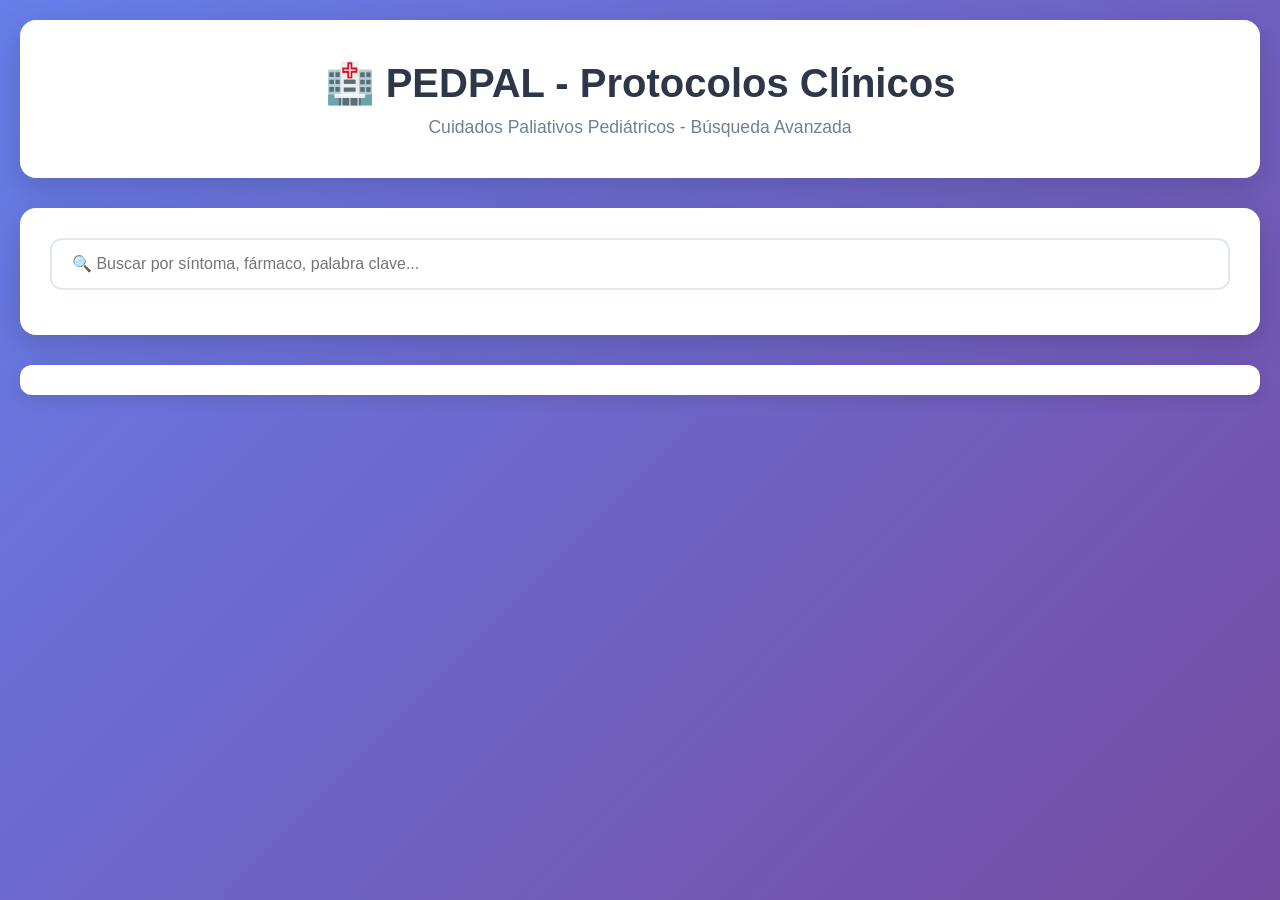
==== index.html @ a71c620e "Add index.html for PEDPAL clinical protocols This commit introduces a new HTML file for the PEDPAL p" ====
<!DOCTYPE html>
<html lang="es">
<head>
    <meta charset="UTF-8">
    <meta name="viewport" content="width=device-width, initial-scale=1.0">
    <title>🏥 PEDPAL - Protocolos Clínicos</title>
    <style>
        * { margin: 0; padding: 0; box-sizing: border-box; }
        body {
            font-family: -apple-system, BlinkMacSystemFont, 'Segoe UI', Roboto, sans-serif;
            background: linear-gradient(135deg, #667eea 0%, #764ba2 100%);
            min-height: 100vh;
            padding: 20px;
        }
        .container { max-width: 1400px; margin: 0 auto; }
        .header {
            background: white;
            border-radius: 16px;
            padding: 40px;
            margin-bottom: 30px;
            box-shadow: 0 10px 30px rgba(0,0,0,0.15);
            text-align: center;
        }
        h1 { font-size: 2.5rem; color: #2d3748; margin-bottom: 10px; }
        .subtitle { color: #718096; font-size: 1.1rem; }
        .search-box {
            background: white;
            border-radius: 16px;
            padding: 30px;
            margin-bottom: 30px;
            box-shadow: 0 10px 30px rgba(0,0,0,0.15);
        }
        .search-input {
            width: 100%;
            padding: 15px 20px;
            font-size: 1rem;
            border: 2px solid #e2e8f0;
            border-radius: 12px;
            margin-bottom: 15px;
        }
        .search-input:focus {
            outline: none;
            border-color: #667eea;
            box-shadow: 0 0 0 3px rgba(102, 126, 234, 0.1);
        }
        .filter-group {
            display: flex;
            gap: 10px;
            flex-wrap: wrap;
        }
        .filter-btn {
            padding: 10px 20px;
            border: 2px solid #e2e8f0;
            border-radius: 8px;
            background: white;
            cursor: pointer;
            transition: all 0.3s;
            font-size: 0.9rem;
        }
        .filter-btn:hover { background: #f7fafc; }
        .filter-btn.active {
            background: #667eea;
            color: white;
            border-color: #667eea;
        }
        .results-info {
            background: white;
            border-radius: 12px;
            padding: 15px 25px;
            margin-bottom: 30px;
            text-align: center;
            font-weight: 600;
            box-shadow: 0 4px 15px rgba(0,0,0,0.1);
        }
        .protocols-grid {
            display: grid;
            grid-template-columns: repeat(auto-fill, minmax(350px, 1fr));
            gap: 25px;
            margin-bottom: 40px;
        }
        .protocol-card {
            background: white;
            border-radius: 16px;
            padding: 25px;
            box-shadow: 0 10px 30px rgba(0,0,0,0.1);
            transition: transform 0.3s, box-shadow 0.3s;
        }
        .protocol-card:hover {
            transform: translateY(-5px);
            box-shadow: 0 15px 40px rgba(0,0,0,0.15);
        }
        .card-header {
            display: flex;
            justify-content: space-between;
            align-items: center;
            margin-bottom: 15px;
        }
        .category-badge {
            background: #667eea;
            color: white;
            padding: 6px 12px;
            border-radius: 20px;
            font-size: 0.85rem;
            font-weight: 600;
        }
        .card-title {
            font-size: 1.2rem;
            color: #2d3748;
            margin-bottom: 15px;
            line-height: 1.4;
        }
        .btn-download {
            display: block;
            width: 100%;
            padding: 12px 20px;
            background: #667eea;
            color: white;
            text-align: center;
            border-radius: 10px;
            text-decoration: none;
            font-weight: 600;
            transition: all 0.3s;
        }
        .btn-download:hover {
            background: #5568d3;
            transform: scale(1.02);
        }
        .no-results {
            text-align: center;
            padding: 60px 20px;
            background: white;
            border-radius: 16px;
            box-shadow: 0 10px 30px rgba(0,0,0,0.1);
        }
        .no-results p {
            font-size: 1.2rem;
            color: #718096;
            margin-bottom: 20px;
        }
        @media (max-width: 768px) {
            h1 { font-size: 1.8rem; }
            .protocols-grid {
                grid-template-columns: 1fr;
            }
        }
    </style>
</head>
<body>
    <div class="container">
        <div class="header">
            <h1>🏥 PEDPAL - Protocolos Clínicos</h1>
            <p class="subtitle">Cuidados Paliativos Pediátricos - Búsqueda Avanzada</p>
        </div>

        <div class="search-box">
            <input 
                type="text" 
                id="searchInput" 
                class="search-input" 
                placeholder="🔍 Buscar por síntoma, fármaco, palabra clave..."
                autocomplete="off"
            >
            <div class="filter-group" id="filterGroup"></div>
        </div>

        <div class="results-info" id="resultsInfo"></div>
        <div class="protocols-grid" id="protocolsGrid"></div>
        <div class="no-results" id="noResults" style="display:none;">
            <p>❌ No se encontraron protocolos</p>
        </div>
    </div>

    <script>
        const protocolos = [
            { id: 1, titulo: "Bases éticas de la toma de decisiones compartidas", categoria: "Ética", url: "https://pedpal.es/wp-content/uploads/2024/12/bases-eticas-de-la-toma-de-decisiones-compartidas.pdf", keywords: ["ética", "decisiones", "comunicación"] },
            { id: 2, titulo: "Crisis disautonómicas", categoria: "Neurológico", url: "https://pedpal.es/wp-content/uploads/2024/12/crisis-disautonomicas.pdf", keywords: ["crisis", "disautonómicas", "neurológico"] },
            { id: 3, titulo: "Cuidados al final de la vida en Neonatología", categoria: "Final de vida", url: "https://pedpal.es/wp-content/uploads/2024/12/cuidados-al-final-de-la-vida-en-neonatologia.pdf", keywords: ["neonatal", "final de vida", "cuidados"] },
            { id: 4, titulo: "Cuidados paliativos neonatales. Fallecimiento paritorio", categoria: "Final de vida", url: "https://pedpal.es/wp-content/uploads/2024/12/cuidados-paliativos-neonatales-fallecimiento-paritorio.pdf", keywords: ["neonatal", "paritorio", "fallecimiento"] },
            { id: 5, titulo: "Disnea y estertores", categoria: "Respiratorio", url: "https://pedpal.es/wp-content/uploads/2024/12/disnea-y-estertores.pdf", keywords: ["disnea", "estertores", "respiratorio"] },
            { id: 6, titulo: "Dispositivos de soporte nutricional", categoria: "Nutrición", url: "https://pedpal.es/wp-content/uploads/2024/12/dispositivos-de-soporte-nutricional.pdf", keywords: ["nutrición", "dispositivos", "soporte"] },
            { id: 7, titulo: "Espasticidad", categoria: "Neurológico", url: "https://pedpal.es/wp-content/uploads/2024/12/espasticidad.pdf", keywords: ["espasticidad", "neurológico", "movimiento"] },
            { id: 8, titulo: "Estreñimiento en el paciente pediátrico", categoria: "Digestivo", url: "https://pedpal.es/wp-content/uploads/2024/12/estrenimiento-en-el-paciente-pediatrico.pdf", keywords: ["estreñimiento", "digestivo", "laxante"] },
            { id: 9, titulo: "Generalidades, clasificación y causas del dolor en CPP", categoria: "Dolor", url: "https://pedpal.es/wp-content/uploads/2024/12/generalidades-clasificacion-y-causas-del-dolor-en-cpp.pdf", keywords: ["dolor", "analgesia", "clasificación"] },
            { id: 10, titulo: "Irritabilidad y agitación", categoria: "Neurológico", url: "https://pedpal.es/wp-content/uploads/2024/12/irritabilidad-y-agitacion.pdf", keywords: ["irritabilidad", "agitación", "sedación"] },
            { id: 11, titulo: "Lesiones por presión", categoria: "Cutáneo", url: "https://pedpal.es/wp-content/uploads/2024/12/lesiones-por-presion.pdf", keywords: ["piel", "lesiones", "presión"] },
            { id: 12, titulo: "Manejo sintomático al final de la vida", categoria: "Final de vida", url: "https://pedpal.es/wp-content/uploads/2024/12/manejo-sintomatico-al-final-de-la-vida.pdf", keywords: ["final de vida", "síntomas", "paliativo"] },
            { id: 13, titulo: "Manejo y cuidados de la traqueostomía en domicilio", categoria: "Respiratorio", url: "https://pedpal.es/wp-content/uploads/2024/12/manejo-y-cuidados-de-la-traqueostomia-en-domicilio.pdf", keywords: ["traqueostomía", "respiratorio", "domicilio"] },
            { id: 14, titulo: "Nutrición enteral domiciliaria", categoria: "Nutrición", url: "https://pedpal.es/wp-content/uploads/2024/12/nutricion-enteral-domiciliaria.pdf", keywords: ["nutrición", "enteral", "gastrostomía"] },
            { id: 15, titulo: "Nutrición parenteral domiciliaria", categoria: "Nutrición", url: "https://pedpal.es/wp-content/uploads/2024/12/nutricion-parenteral-domiciliaria.pdf", keywords: ["nutrición", "parenteral", "vascular"] },
            { id: 16, titulo: "Problemas nutricionales. Malnutrición", categoria: "Nutrición", url: "https://pedpal.es/wp-content/uploads/2024/12/problemas-nutricionales-malnutricion.pdf", keywords: ["malnutrición", "nutrición", "valoración"] },
            { id: 17, titulo: "Problemas oculares", categoria: "Otros", url: "https://pedpal.es/wp-content/uploads/2024/12/problemas-oculares.pdf", keywords: ["ojos", "ocular", "visión"] },
            { id: 18, titulo: "Problemas sistémicos", categoria: "Otros", url: "https://pedpal.es/wp-content/uploads/2024/12/problemas-sistemicos.pdf", keywords: ["sistémico", "general"] },
            { id: 19, titulo: "Prurito", categoria: "Cutáneo", url: "https://pedpal.es/wp-content/uploads/2024/12/prurito.pdf", keywords: ["prurito", "picor", "piel"] },
            { id: 20, titulo: "Reflujo gastroesofágico", categoria: "Digestivo", url: "https://pedpal.es/wp-content/uploads/2024/12/reflujo-gastroesofagico.pdf", keywords: ["reflujo", "digestivo", "gastroesofágico"] },
            { id: 21, titulo: "Sedación paliativa", categoria: "Final de vida", url: "https://pedpal.es/wp-content/uploads/2024/12/sedacion-paliativa.pdf", keywords: ["sedación", "terminal", "midazolam"] },
            { id: 22, titulo: "Seguridad del paciente en CPP en ámbito extrahospitalario", categoria: "Organización", url: "https://pedpal.es/wp-content/uploads/2024/12/seguridad-del-paciente-en-cpp-en-ambito-extrahospitalario.pdf", keywords: ["seguridad", "extrahospitalario", "domicilio"] },
            { id: 23, titulo: "Sialorrea", categoria: "Digestivo", url: "https://pedpal.es/wp-content/uploads/2024/12/sialorrea.pdf", keywords: ["sialorrea", "saliva", "anticolinérgico"] },
            { id: 24, titulo: "Status epiléptico", categoria: "Urgencias", url: "https://pedpal.es/wp-content/uploads/2024/12/status-epileptico.pdf", keywords: ["epilepsia", "convulsiones", "urgencia"]
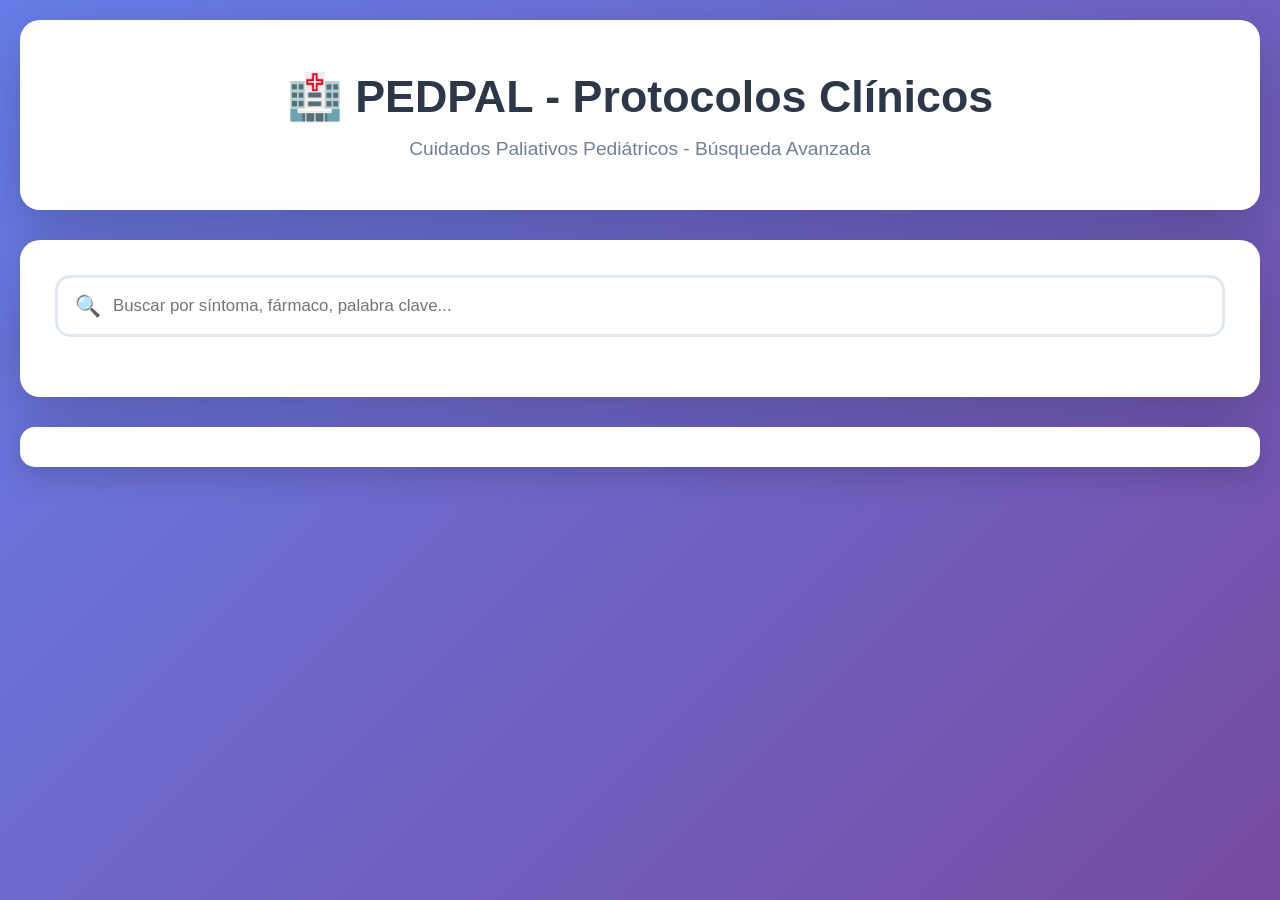
==== commit 2ac1043d: "Add files via upload" ====
--- a/index.html
+++ b/index.html
@@ -4,10 +4,11 @@
     <meta charset="UTF-8">
     <meta name="viewport" content="width=device-width, initial-scale=1.0">
     <title>🏥 PEDPAL - Protocolos Clínicos</title>
+    <meta name="description" content="Biblioteca digital de protocolos clínicos de cuidados paliativos pediátricos con búsqueda avanzada">
     <style>
         * { margin: 0; padding: 0; box-sizing: border-box; }
         body {
-            font-family: -apple-system, BlinkMacSystemFont, 'Segoe UI', Roboto, sans-serif;
+            font-family: -apple-system, BlinkMacSystemFont, 'Segoe UI', Roboto, 'Helvetica Neue', Arial, sans-serif;
             background: linear-gradient(135deg, #667eea 0%, #764ba2 100%);
             min-height: 100vh;
             padding: 20px;
@@ -15,133 +16,174 @@
         .container { max-width: 1400px; margin: 0 auto; }
         .header {
             background: white;
-            border-radius: 16px;
-            padding: 40px;
+            border-radius: 20px;
+            padding: 50px 30px;
             margin-bottom: 30px;
-            box-shadow: 0 10px 30px rgba(0,0,0,0.15);
+            box-shadow: 0 20px 60px rgba(0,0,0,0.2);
             text-align: center;
         }
-        h1 { font-size: 2.5rem; color: #2d3748; margin-bottom: 10px; }
-        .subtitle { color: #718096; font-size: 1.1rem; }
-        .search-box {
-            background: white;
-            border-radius: 16px;
-            padding: 30px;
+        h1 { font-size: 2.8rem; color: #2d3748; margin-bottom: 15px; font-weight: 800; }
+        .subtitle { color: #718096; font-size: 1.2rem; font-weight: 500; }
+        .search-container {
+            background: white;
+            border-radius: 20px;
+            padding: 35px;
             margin-bottom: 30px;
-            box-shadow: 0 10px 30px rgba(0,0,0,0.15);
-        }
-        .search-input {
+            box-shadow: 0 20px 60px rgba(0,0,0,0.2);
+        }
+        .search-box { position: relative; margin-bottom: 25px; }
+        .search-icon {
+            position: absolute;
+            left: 20px;
+            top: 50%;
+            transform: translateY(-50%);
+            font-size: 1.3rem;
+            color: #718096;
+        }
+        #searchInput {
             width: 100%;
-            padding: 15px 20px;
-            font-size: 1rem;
-            border: 2px solid #e2e8f0;
-            border-radius: 12px;
-            margin-bottom: 15px;
-        }
-        .search-input:focus {
+            padding: 18px 20px 18px 55px;
+            font-size: 1.05rem;
+            border: 3px solid #e2e8f0;
+            border-radius: 15px;
+            transition: all 0.3s ease;
+            font-family: inherit;
+        }
+        #searchInput:focus {
             outline: none;
             border-color: #667eea;
-            box-shadow: 0 0 0 3px rgba(102, 126, 234, 0.1);
+            box-shadow: 0 0 0 4px rgba(102, 126, 234, 0.1);
         }
         .filter-group {
             display: flex;
-            gap: 10px;
+            gap: 12px;
             flex-wrap: wrap;
+            margin-top: 20px;
         }
         .filter-btn {
-            padding: 10px 20px;
+            padding: 12px 24px;
             border: 2px solid #e2e8f0;
-            border-radius: 8px;
+            border-radius: 25px;
             background: white;
             cursor: pointer;
-            transition: all 0.3s;
-            font-size: 0.9rem;
-        }
-        .filter-btn:hover { background: #f7fafc; }
+            transition: all 0.3s ease;
+            font-size: 0.95rem;
+            font-weight: 600;
+            color: #4a5568;
+        }
+        .filter-btn:hover { background: #f7fafc; transform: translateY(-2px); }
         .filter-btn.active {
             background: #667eea;
             color: white;
             border-color: #667eea;
-        }
-        .results-info {
-            background: white;
-            border-radius: 12px;
-            padding: 15px 25px;
+            box-shadow: 0 4px 15px rgba(102, 126, 234, 0.3);
+        }
+        .stats {
+            background: white;
+            border-radius: 15px;
+            padding: 20px 30px;
             margin-bottom: 30px;
             text-align: center;
-            font-weight: 600;
-            box-shadow: 0 4px 15px rgba(0,0,0,0.1);
+            font-weight: 700;
+            font-size: 1.1rem;
+            color: #2d3748;
+            box-shadow: 0 10px 30px rgba(0,0,0,0.15);
         }
         .protocols-grid {
             display: grid;
-            grid-template-columns: repeat(auto-fill, minmax(350px, 1fr));
-            gap: 25px;
-            margin-bottom: 40px;
+            grid-template-columns: repeat(auto-fill, minmax(380px, 1fr));
+            gap: 30px;
+            margin-bottom: 50px;
         }
         .protocol-card {
             background: white;
-            border-radius: 16px;
-            padding: 25px;
-            box-shadow: 0 10px 30px rgba(0,0,0,0.1);
-            transition: transform 0.3s, box-shadow 0.3s;
+            border-radius: 20px;
+            padding: 30px;
+            box-shadow: 0 10px 40px rgba(0,0,0,0.15);
+            transition: all 0.4s cubic-bezier(0.175, 0.885, 0.32, 1.275);
+            border: 2px solid transparent;
         }
         .protocol-card:hover {
-            transform: translateY(-5px);
-            box-shadow: 0 15px 40px rgba(0,0,0,0.15);
+            transform: translateY(-8px) scale(1.02);
+            box-shadow: 0 20px 60px rgba(0,0,0,0.25);
+            border-color: #667eea;
         }
         .card-header {
             display: flex;
             justify-content: space-between;
             align-items: center;
-            margin-bottom: 15px;
+            margin-bottom: 18px;
+            gap: 10px;
         }
         .category-badge {
-            background: #667eea;
+            background: linear-gradient(135deg, #667eea 0%, #764ba2 100%);
             color: white;
-            padding: 6px 12px;
+            padding: 8px 16px;
             border-radius: 20px;
             font-size: 0.85rem;
+            font-weight: 700;
+            text-transform: uppercase;
+            letter-spacing: 0.5px;
+            flex-shrink: 0;
+        }
+        .card-title {
+            font-size: 1.25rem;
+            color: #2d3748;
+            margin-bottom: 20px;
+            line-height: 1.5;
+            font-weight: 700;
+            min-height: 60px;
+        }
+        .keywords {
+            display: flex;
+            flex-wrap: wrap;
+            gap: 8px;
+            margin-bottom: 20px;
+            min-height: 40px;
+        }
+        .keyword-tag {
+            background: #edf2f7;
+            color: #4a5568;
+            padding: 6px 14px;
+            border-radius: 12px;
+            font-size: 0.8rem;
             font-weight: 600;
-        }
-        .card-title {
-            font-size: 1.2rem;
-            color: #2d3748;
-            margin-bottom: 15px;
-            line-height: 1.4;
         }
         .btn-download {
             display: block;
             width: 100%;
-            padding: 12px 20px;
-            background: #667eea;
+            padding: 16px 24px;
+            background: linear-gradient(135deg, #667eea 0%, #764ba2 100%);
             color: white;
             text-align: center;
-            border-radius: 10px;
+            border-radius: 12px;
             text-decoration: none;
-            font-weight: 600;
-            transition: all 0.3s;
+            font-weight: 700;
+            font-size: 1rem;
+            transition: all 0.3s ease;
+            box-shadow: 0 4px 15px rgba(102, 126, 234, 0.3);
         }
         .btn-download:hover {
-            background: #5568d3;
-            transform: scale(1.02);
+            transform: translateY(-2px);
+            box-shadow: 0 8px 25px rgba(102, 126, 234, 0.4);
         }
         .no-results {
             text-align: center;
-            padding: 60px 20px;
-            background: white;
-            border-radius: 16px;
-            box-shadow: 0 10px 30px rgba(0,0,0,0.1);
+            padding: 80px 30px;
+            background: white;
+            border-radius: 20px;
+            box-shadow: 0 10px 40px rgba(0,0,0,0.15);
         }
         .no-results p {
-            font-size: 1.2rem;
+            font-size: 1.4rem;
             color: #718096;
-            margin-bottom: 20px;
+            margin-bottom: 25px;
+            font-weight: 600;
         }
         @media (max-width: 768px) {
-            h1 { font-size: 1.8rem; }
-            .protocols-grid {
-                grid-template-columns: 1fr;
-            }
+            h1 { font-size: 2rem; }
+            .protocols-grid { grid-template-columns: 1fr; }
+            .filter-btn { font-size: 0.85rem; padding: 10px 18px; }
         }
     </style>
 </head>
@@ -152,18 +194,20 @@
             <p class="subtitle">Cuidados Paliativos Pediátricos - Búsqueda Avanzada</p>
         </div>
 
-        <div class="search-box">
-            <input 
-                type="text" 
-                id="searchInput" 
-                class="search-input" 
-                placeholder="🔍 Buscar por síntoma, fármaco, palabra clave..."
-                autocomplete="off"
-            >
+        <div class="search-container">
+            <div class="search-box">
+                <span class="search-icon">🔍</span>
+                <input 
+                    type="text" 
+                    id="searchInput" 
+                    placeholder="Buscar por síntoma, fármaco, palabra clave..."
+                    autocomplete="off"
+                >
+            </div>
             <div class="filter-group" id="filterGroup"></div>
         </div>
 
-        <div class="results-info" id="resultsInfo"></div>
+        <div class="stats" id="stats"></div>
         <div class="protocols-grid" id="protocolsGrid"></div>
         <div class="no-results" id="noResults" style="display:none;">
             <p>❌ No se encontraron protocolos</p>
@@ -171,28 +215,133 @@
     </div>
 
     <script>
-        const protocolos = [
-            { id: 1, titulo: "Bases éticas de la toma de decisiones compartidas", categoria: "Ética", url: "https://pedpal.es/wp-content/uploads/2024/12/bases-eticas-de-la-toma-de-decisiones-compartidas.pdf", keywords: ["ética", "decisiones", "comunicación"] },
-            { id: 2, titulo: "Crisis disautonómicas", categoria: "Neurológico", url: "https://pedpal.es/wp-content/uploads/2024/12/crisis-disautonomicas.pdf", keywords: ["crisis", "disautonómicas", "neurológico"] },
-            { id: 3, titulo: "Cuidados al final de la vida en Neonatología", categoria: "Final de vida", url: "https://pedpal.es/wp-content/uploads/2024/12/cuidados-al-final-de-la-vida-en-neonatologia.pdf", keywords: ["neonatal", "final de vida", "cuidados"] },
-            { id: 4, titulo: "Cuidados paliativos neonatales. Fallecimiento paritorio", categoria: "Final de vida", url: "https://pedpal.es/wp-content/uploads/2024/12/cuidados-paliativos-neonatales-fallecimiento-paritorio.pdf", keywords: ["neonatal", "paritorio", "fallecimiento"] },
-            { id: 5, titulo: "Disnea y estertores", categoria: "Respiratorio", url: "https://pedpal.es/wp-content/uploads/2024/12/disnea-y-estertores.pdf", keywords: ["disnea", "estertores", "respiratorio"] },
-            { id: 6, titulo: "Dispositivos de soporte nutricional", categoria: "Nutrición", url: "https://pedpal.es/wp-content/uploads/2024/12/dispositivos-de-soporte-nutricional.pdf", keywords: ["nutrición", "dispositivos", "soporte"] },
-            { id: 7, titulo: "Espasticidad", categoria: "Neurológico", url: "https://pedpal.es/wp-content/uploads/2024/12/espasticidad.pdf", keywords: ["espasticidad", "neurológico", "movimiento"] },
-            { id: 8, titulo: "Estreñimiento en el paciente pediátrico", categoria: "Digestivo", url: "https://pedpal.es/wp-content/uploads/2024/12/estrenimiento-en-el-paciente-pediatrico.pdf", keywords: ["estreñimiento", "digestivo", "laxante"] },
-            { id: 9, titulo: "Generalidades, clasificación y causas del dolor en CPP", categoria: "Dolor", url: "https://pedpal.es/wp-content/uploads/2024/12/generalidades-clasificacion-y-causas-del-dolor-en-cpp.pdf", keywords: ["dolor", "analgesia", "clasificación"] },
+        const PROTOCOLS = [
+            { id: 1, titulo: "Bases éticas de la toma de decisiones compartidas", categoria: "Ética", url: "https://pedpal.es/wp-content/uploads/2024/12/bases-eticas-de-la-toma-de-decisiones-compartidas.pdf", keywords: ["ética", "decisiones", "comunicación", "bioética"] },
+            { id: 2, titulo: "Crisis disautonómicas", categoria: "Neurológico", url: "https://pedpal.es/wp-content/uploads/2024/12/crisis-disautonomicas.pdf", keywords: ["crisis", "disautonómicas", "neurológico", "autonómico"] },
+            { id: 3, titulo: "Cuidados al final de la vida en Neonatología", categoria: "Final de vida", url: "https://pedpal.es/wp-content/uploads/2024/12/cuidados-al-final-de-la-vida-en-neonatologia.pdf", keywords: ["neonatal", "final de vida", "paliativo"] },
+            { id: 4, titulo: "Cuidados paliativos neonatales. Fallecimiento paritorio", categoria: "Final de vida", url: "https://pedpal.es/wp-content/uploads/2024/12/cuidados-paliativos-neonatales-fallecimiento-paritorio.pdf", keywords: ["neonatal", "paritorio", "duelo"] },
+            { id: 5, titulo: "Disnea y estertores", categoria: "Respiratorio", url: "https://pedpal.es/wp-content/uploads/2024/12/disnea-y-estertores.pdf", keywords: ["disnea", "estertores", "respiratorio", "oxígeno"] },
+            { id: 6, titulo: "Dispositivos de soporte nutricional", categoria: "Nutrición", url: "https://pedpal.es/wp-content/uploads/2024/12/dispositivos-de-soporte-nutricional.pdf", keywords: ["nutrición", "gastrostomía", "sonda"] },
+            { id: 7, titulo: "Espasticidad", categoria: "Neurológico", url: "https://pedpal.es/wp-content/uploads/2024/12/espasticidad.pdf", keywords: ["espasticidad", "baclofeno", "relajante"] },
+            { id: 8, titulo: "Estreñimiento en el paciente pediátrico", categoria: "Digestivo", url: "https://pedpal.es/wp-content/uploads/2024/12/estrenimiento-en-el-paciente-pediatrico.pdf", keywords: ["estreñimiento", "laxante", "enema"] },
+            { id: 9, titulo: "Generalidades, clasificación y causas del dolor en CPP", categoria: "Dolor", url: "https://pedpal.es/wp-content/uploads/2024/12/generalidades-clasificacion-y-causas-del-dolor-en-cpp.pdf", keywords: ["dolor", "analgesia", "evaluación"] },
             { id: 10, titulo: "Irritabilidad y agitación", categoria: "Neurológico", url: "https://pedpal.es/wp-content/uploads/2024/12/irritabilidad-y-agitacion.pdf", keywords: ["irritabilidad", "agitación", "sedación"] },
-            { id: 11, titulo: "Lesiones por presión", categoria: "Cutáneo", url: "https://pedpal.es/wp-content/uploads/2024/12/lesiones-por-presion.pdf", keywords: ["piel", "lesiones", "presión"] },
-            { id: 12, titulo: "Manejo sintomático al final de la vida", categoria: "Final de vida", url: "https://pedpal.es/wp-content/uploads/2024/12/manejo-sintomatico-al-final-de-la-vida.pdf", keywords: ["final de vida", "síntomas", "paliativo"] },
-            { id: 13, titulo: "Manejo y cuidados de la traqueostomía en domicilio", categoria: "Respiratorio", url: "https://pedpal.es/wp-content/uploads/2024/12/manejo-y-cuidados-de-la-traqueostomia-en-domicilio.pdf", keywords: ["traqueostomía", "respiratorio", "domicilio"] },
-            { id: 14, titulo: "Nutrición enteral domiciliaria", categoria: "Nutrición", url: "https://pedpal.es/wp-content/uploads/2024/12/nutricion-enteral-domiciliaria.pdf", keywords: ["nutrición", "enteral", "gastrostomía"] },
-            { id: 15, titulo: "Nutrición parenteral domiciliaria", categoria: "Nutrición", url: "https://pedpal.es/wp-content/uploads/2024/12/nutricion-parenteral-domiciliaria.pdf", keywords: ["nutrición", "parenteral", "vascular"] },
-            { id: 16, titulo: "Problemas nutricionales. Malnutrición", categoria: "Nutrición", url: "https://pedpal.es/wp-content/uploads/2024/12/problemas-nutricionales-malnutricion.pdf", keywords: ["malnutrición", "nutrición", "valoración"] },
-            { id: 17, titulo: "Problemas oculares", categoria: "Otros", url: "https://pedpal.es/wp-content/uploads/2024/12/problemas-oculares.pdf", keywords: ["ojos", "ocular", "visión"] },
-            { id: 18, titulo: "Problemas sistémicos", categoria: "Otros", url: "https://pedpal.es/wp-content/uploads/2024/12/problemas-sistemicos.pdf", keywords: ["sistémico", "general"] },
-            { id: 19, titulo: "Prurito", categoria: "Cutáneo", url: "https://pedpal.es/wp-content/uploads/2024/12/prurito.pdf", keywords: ["prurito", "picor", "piel"] },
-            { id: 20, titulo: "Reflujo gastroesofágico", categoria: "Digestivo", url: "https://pedpal.es/wp-content/uploads/2024/12/reflujo-gastroesofagico.pdf", keywords: ["reflujo", "digestivo", "gastroesofágico"] },
-            { id: 21, titulo: "Sedación paliativa", categoria: "Final de vida", url: "https://pedpal.es/wp-content/uploads/2024/12/sedacion-paliativa.pdf", keywords: ["sedación", "terminal", "midazolam"] },
-            { id: 22, titulo: "Seguridad del paciente en CPP en ámbito extrahospitalario", categoria: "Organización", url: "https://pedpal.es/wp-content/uploads/2024/12/seguridad-del-paciente-en-cpp-en-ambito-extrahospitalario.pdf", keywords: ["seguridad", "extrahospitalario", "domicilio"] },
-            { id: 23, titulo: "Sialorrea", categoria: "Digestivo", url: "https://pedpal.es/wp-content/uploads/2024/12/sialorrea.pdf", keywords: ["sialorrea", "saliva", "anticolinérgico"] },
-            { id: 24, titulo: "Status epiléptico", categoria: "Urgencias", url: "https://pedpal.es/wp-content/uploads/2024/12/status-epileptico.pdf", keywords: ["epilepsia", "convulsiones", "urgencia"]
+            { id: 11, titulo: "Lesiones por presión", categoria: "Cutáneo", url: "https://pedpal.es/wp-content/uploads/2024/12/lesiones-por-presion.pdf", keywords: ["úlceras", "presión", "cuidados piel"] },
+            { id: 12, titulo: "Manejo sintomático al final de la vida", categoria: "Final de vida", url: "https://pedpal.es/wp-content/uploads/2024/12/manejo-sintomatico-al-final-de-la-vida.pdf", keywords: ["terminal", "síntomas", "confort"] },
+            { id: 13, titulo: "Manejo y cuidados de la traqueostomía en domicilio", categoria: "Respiratorio", url: "https://pedpal.es/wp-content/uploads/2024/12/manejo-y-cuidados-de-la-traqueostomia-en-domicilio.pdf", keywords: ["traqueostomía", "cánula", "aspiración"] },
+            { id: 14, titulo: "Nutrición enteral domiciliaria", categoria: "Nutrición", url: "https://pedpal.es/wp-content/uploads/2024/12/nutricion-enteral-domiciliaria.pdf", keywords: ["enteral", "gastrostomía", "bomba"] },
+            { id: 15, titulo: "Nutrición parenteral domiciliaria", categoria: "Nutrición", url: "https://pedpal.es/wp-content/uploads/2024/12/nutricion-parenteral-domiciliaria.pdf", keywords: ["parenteral", "catéter", "vascular"] },
+            { id: 16, titulo: "Problemas nutricionales. Malnutrición", categoria: "Nutrición", url: "https://pedpal.es/wp-content/uploads/2024/12/problemas-nutricionales-malnutricion.pdf", keywords: ["malnutrición", "desnutrición", "valoración"] },
+            { id: 17, titulo: "Problemas oculares", categoria: "Otros", url: "https://pedpal.es/wp-content/uploads/2024/12/problemas-oculares.pdf", keywords: ["ojos", "lagrimeo", "infección"] },
+            { id: 18, titulo: "Problemas sistémicos", categoria: "Otros", url: "https://pedpal.es/wp-content/uploads/2024/12/problemas-sistemicos.pdf", keywords: ["sistémico", "fiebre", "infección"] },
+            { id: 19, titulo: "Prurito", categoria: "Cutáneo", url: "https://pedpal.es/wp-content/uploads/2024/12/prurito.pdf", keywords: ["picor", "prurito", "antihistamínico"] },
+            { id: 20, titulo: "Reflujo gastroesofágico", categoria: "Digestivo", url: "https://pedpal.es/wp-content/uploads/2024/12/reflujo-gastro
+            { id: 20, titulo: "Reflujo gastroesofágico", categoria: "Digestivo", url: "https://pedpal.es/wp-content/uploads/2024/12/reflujo-gastroesofagico.pdf", keywords: ["reflujo", "antiácido", "omeprazol"] },
+            { id: 21, titulo: "Sedación paliativa", categoria: "Final de vida", url: "https://pedpal.es/wp-content/uploads/2024/12/sedacion-paliativa.pdf", keywords: ["sedación", "midazolam", "terminal"] },
+            { id: 22, titulo: "Seguridad del paciente en CPP en ámbito extrahospitalario", categoria: "Organización", url: "https://pedpal.es/wp-content/uploads/2024/12/seguridad-del-paciente-en-cpp-en-ambito-extrahospitalario.pdf", keywords: ["seguridad", "domicilio", "coordinación"] },
+            { id: 23, titulo: "Sialorrea", categoria: "Digestivo", url: "https://pedpal.es/wp-content/uploads/2024/12/sialorrea.pdf", keywords: ["saliva", "anticolinérgico", "escopolamina"] },
+            { id: 24, titulo: "Status epiléptico", categoria: "Urgencias", url: "https://pedpal.es/wp-content/uploads/2024/12/status-epileptico.pdf", keywords: ["convulsiones", "epilepsia", "diazepam"] },
+            { id: 25, titulo: "Terapias respiratorias", categoria: "Respiratorio", url: "https://pedpal.es/wp-content/uploads/2024/12/terapias-respiratorias.pdf", keywords: ["oxígeno", "ventilación", "fisioterapia"] },
+            { id: 26, titulo: "Trastornos de la deglución", categoria: "Digestivo", url: "https://pedpal.es/wp-content/uploads/2024/12/trastornos-de-la-deglucion.pdf", keywords: ["disfagia", "deglución", "aspiración"] },
+            { id: 27, titulo: "Urgencias en cuidados paliativos pediátricos", categoria: "Urgencias", url: "https://pedpal.es/wp-content/uploads/2024/12/urgencias-en-cuidados-paliativos.pdf", keywords: ["urgencia", "emergencia", "crisis"] },
+            { id: 28, titulo: "Uso de opioides", categoria: "Dolor", url: "https://pedpal.es/wp-content/uploads/2024/12/uso-de-opioides.pdf", keywords: ["morfina", "fentanilo", "opioides"] },
+            { id: 29, titulo: "Valoración nutricional en CPP", categoria: "Nutrición", url: "https://pedpal.es/wp-content/uploads/2024/12/valoracion-nutricional.pdf", keywords: ["valoración", "antropometría", "nutrición"] },
+            { id: 30, titulo: "Vía subcutánea", categoria: "Otros", url: "https://pedpal.es/wp-content/uploads/2024/12/via-subcutanea.pdf", keywords: ["subcutánea", "hipodermoclisis", "infusión"] },
+            { id: 31, titulo: "Videollamada", categoria: "Organización", url: "https://pedpal.es/wp-content/uploads/2024/12/videollamada.pdf", keywords: ["telemedicina", "videollamada", "teleconsulta"] },
+            { id: 32, titulo: "Vómitos", categoria: "Digestivo", url: "https://pedpal.es/wp-content/uploads/2024/12/vomitos.pdf", keywords: ["náuseas", "vómitos", "antiemético", "ondansetrón"] }
+        ];
+
+        const CATEGORIES = {
+            'Todas': '📚',
+            'Dolor': '💊',
+            'Respiratorio': '🫁',
+            'Digestivo': '🍽️',
+            'Neurológico': '🧠',
+            'Nutrición': '🥗',
+            'Final de vida': '🕊️',
+            'Cutáneo': '🩹',
+            'Urgencias': '🚨',
+            'Ética': '🤝',
+            'Organización': '🛡️',
+            'Otros': '📄'
+        };
+
+        let currentCategory = 'Todas';
+        let searchTerm = '';
+
+        function initApp() {
+            renderFilterButtons();
+            renderProtocols();
+            setupEventListeners();
+        }
+
+        function setupEventListeners() {
+            document.getElementById('searchInput').addEventListener('input', (e) => {
+                searchTerm = e.target.value.toLowerCase();
+                renderProtocols();
+            });
+        }
+
+        function renderFilterButtons() {
+            const filterGroup = document.getElementById('filterGroup');
+            Object.keys(CATEGORIES).forEach(category => {
+                const btn = document.createElement('button');
+                btn.className = `filter-btn ${category === 'Todas' ? 'active' : ''}`;
+                btn.textContent = `${CATEGORIES[category]} ${category}`;
+                btn.onclick = () => filterByCategory(category);
+                filterGroup.appendChild(btn);
+            });
+        }
+
+        function filterByCategory(category) {
+            currentCategory = category;
+            document.querySelectorAll('.filter-btn').forEach(btn => {
+                btn.classList.toggle('active', btn.textContent.includes(category));
+            });
+            renderProtocols();
+        }
+
+        function renderProtocols() {
+            const filtered = PROTOCOLS.filter(p => {
+                const matchesCategory = currentCategory === 'Todas' || p.categoria === currentCategory;
+                const matchesSearch = !searchTerm || 
+                    p.titulo.toLowerCase().includes(searchTerm) ||
+                    p.keywords.some(k => k.toLowerCase().includes(searchTerm)) ||
+                    p.categoria.toLowerCase().includes(searchTerm);
+                return matchesCategory && matchesSearch;
+            });
+
+            document.getElementById('stats').textContent = 
+                `📊 ${filtered.length} protocolo${filtered.length !== 1 ? 's' : ''} encontrado${filtered.length !== 1 ? 's' : ''}`;
+
+            const grid = document.getElementById('protocolsGrid');
+            const noResults = document.getElementById('noResults');
+
+            if (filtered.length === 0) {
+                grid.style.display = 'none';
+                noResults.style.display = 'block';
+                return;
+            }
+
+            grid.style.display = 'grid';
+            noResults.style.display = 'none';
+            grid.innerHTML = filtered.map(p => `
+                <div class="protocol-card">
+                    <div class="card-header">
+                        <span class="category-badge">${CATEGORIES[p.categoria]} ${p.categoria}</span>
+                    </div>
+                    <h3 class="card-title">${p.titulo}</h3>
+                    <div class="keywords">
+                        ${p.keywords.slice(0, 4).map(k => `<span class="keyword-tag">${k}</span>`).join('')}
+                    </div>
+                    <a href="${p.url}" target="_blank" rel="noopener noreferrer" class="btn-download">
+                        📥 Descargar PDF
+                    </a>
+                </div>
+            `).join('');
+        }
+
+        initApp();
+    </script>
+</body>
+</html>
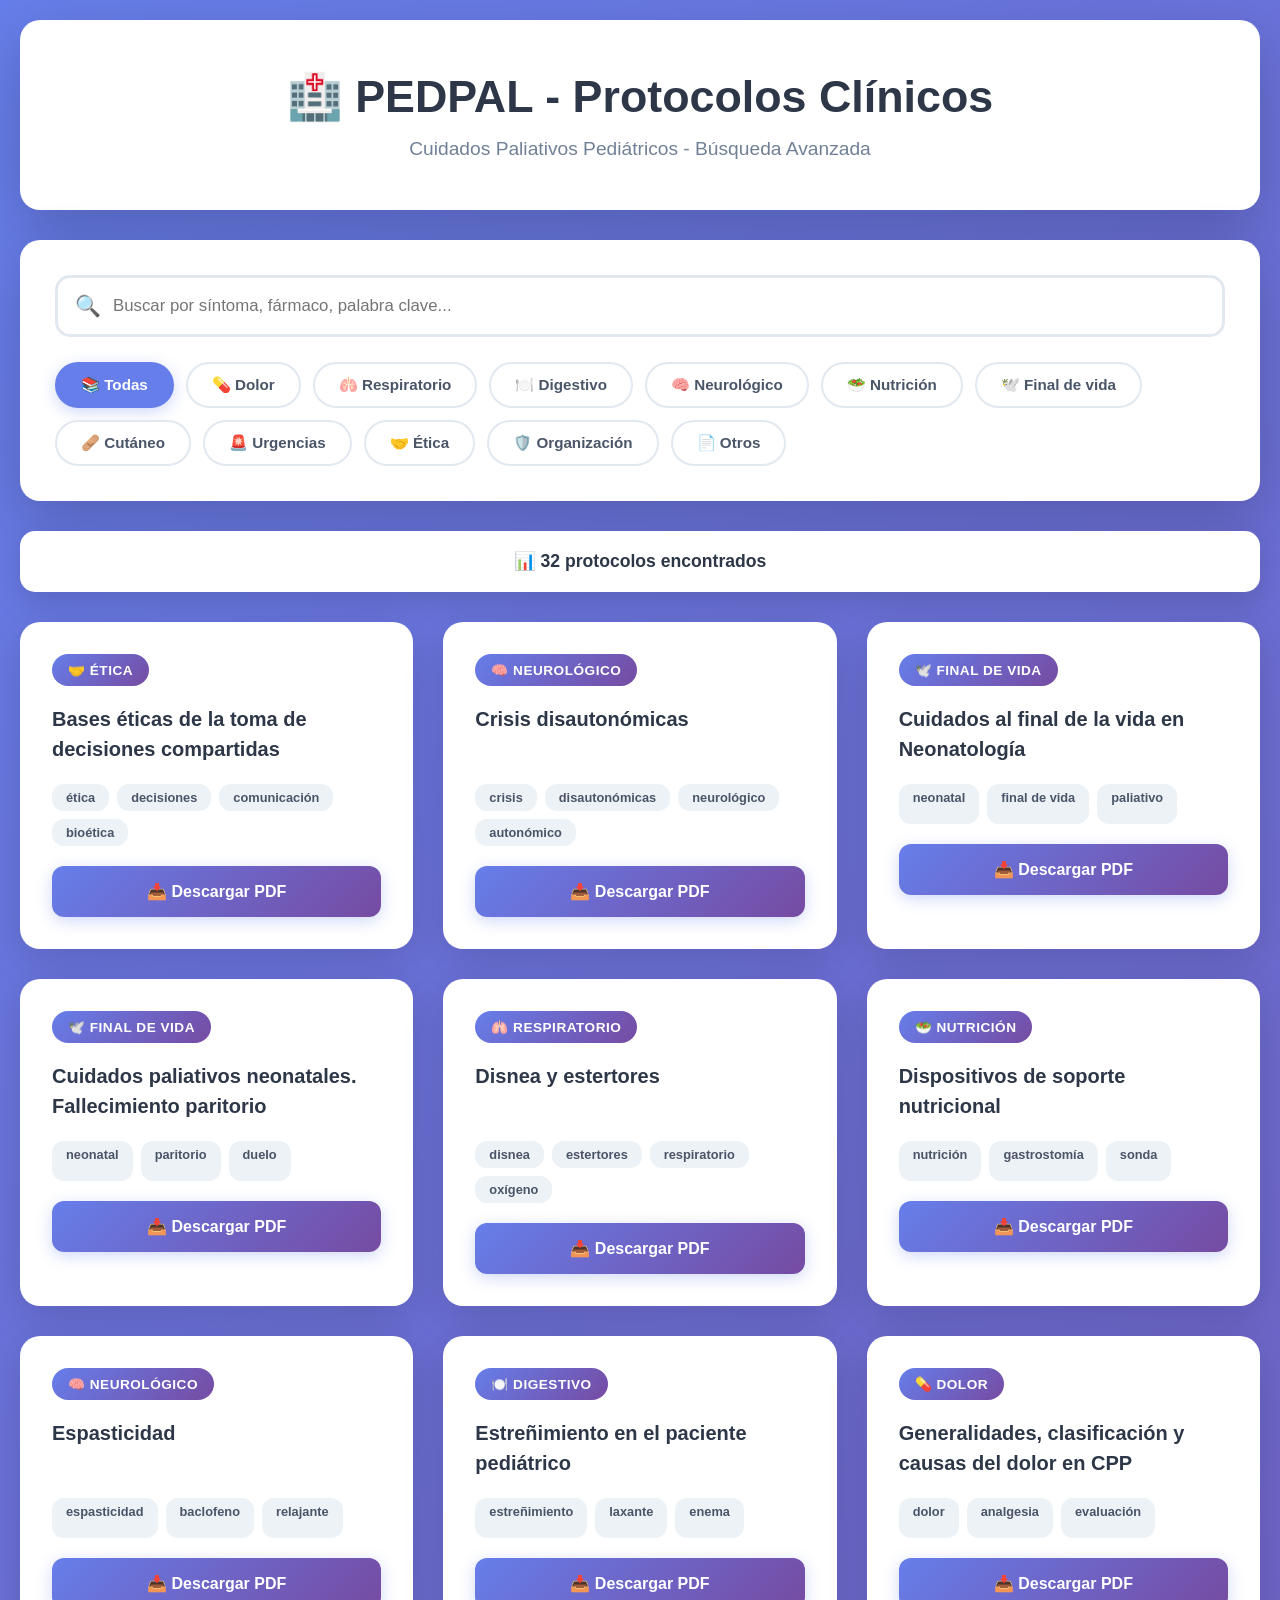
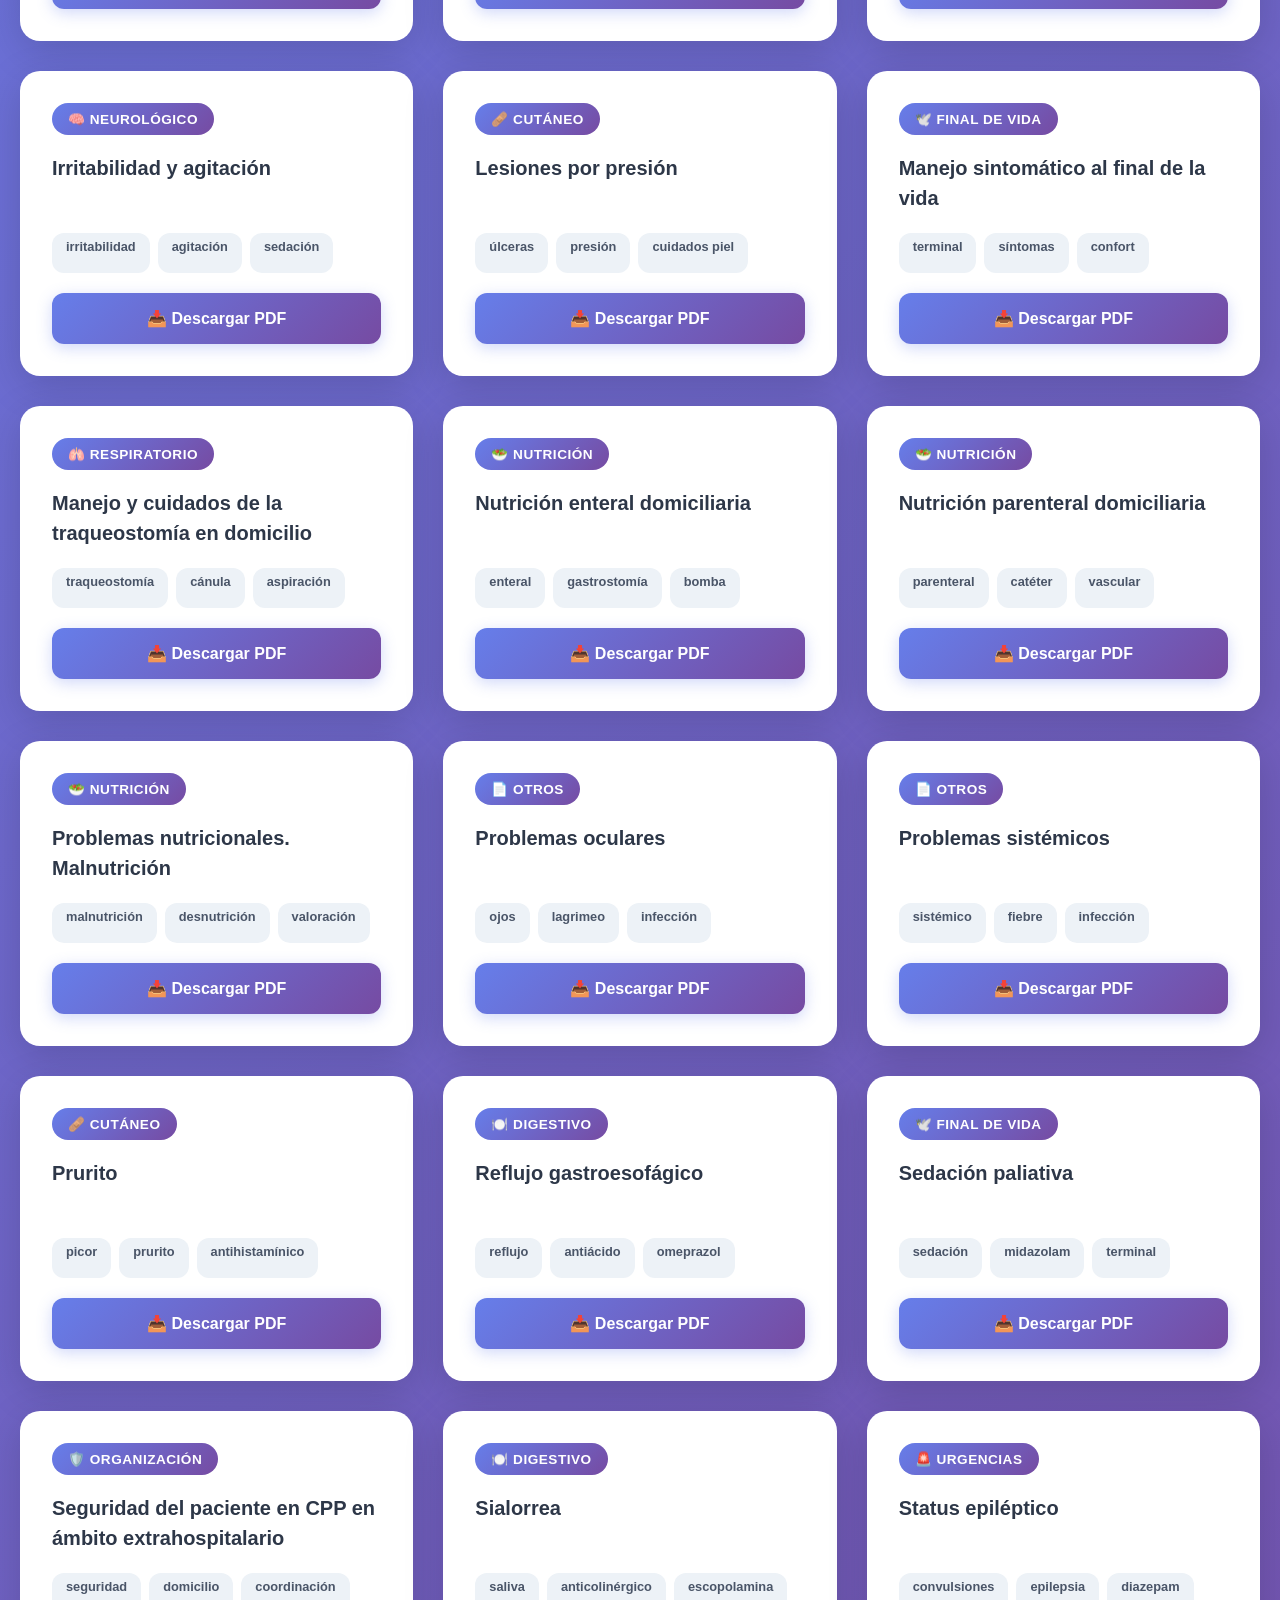
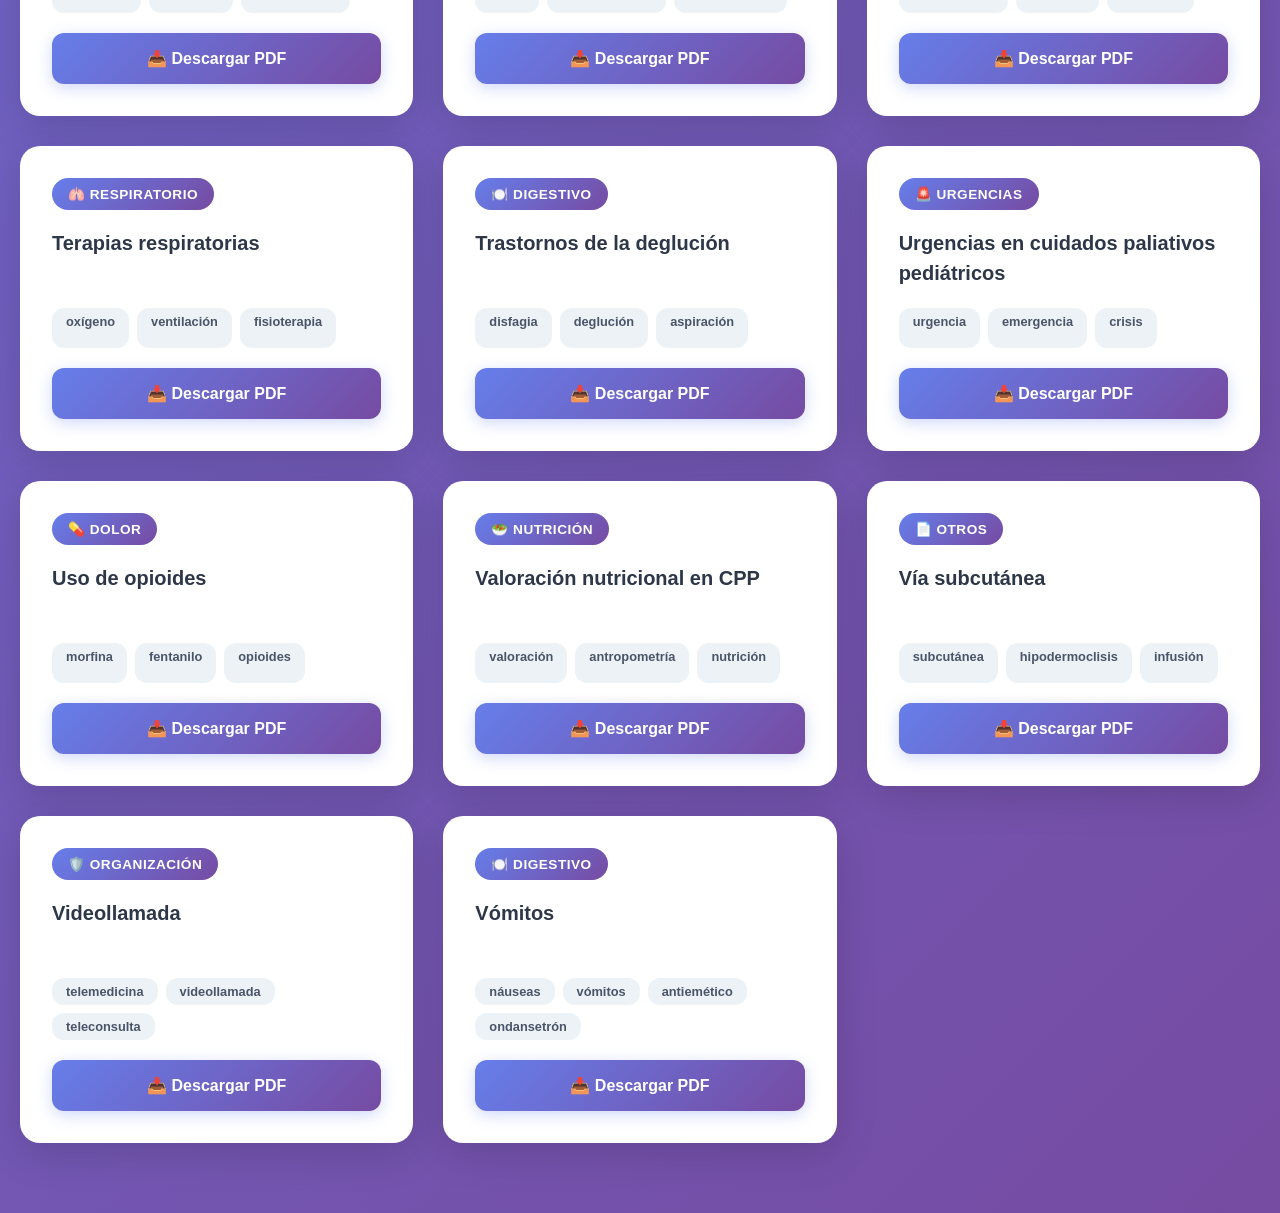
==== commit 099954e0: "Fix URL for Reflujo gastroesofágico entry" ====
--- a/index.html
+++ b/index.html
@@ -235,7 +235,6 @@
             { id: 17, titulo: "Problemas oculares", categoria: "Otros", url: "https://pedpal.es/wp-content/uploads/2024/12/problemas-oculares.pdf", keywords: ["ojos", "lagrimeo", "infección"] },
             { id: 18, titulo: "Problemas sistémicos", categoria: "Otros", url: "https://pedpal.es/wp-content/uploads/2024/12/problemas-sistemicos.pdf", keywords: ["sistémico", "fiebre", "infección"] },
             { id: 19, titulo: "Prurito", categoria: "Cutáneo", url: "https://pedpal.es/wp-content/uploads/2024/12/prurito.pdf", keywords: ["picor", "prurito", "antihistamínico"] },
-            { id: 20, titulo: "Reflujo gastroesofágico", categoria: "Digestivo", url: "https://pedpal.es/wp-content/uploads/2024/12/reflujo-gastro
             { id: 20, titulo: "Reflujo gastroesofágico", categoria: "Digestivo", url: "https://pedpal.es/wp-content/uploads/2024/12/reflujo-gastroesofagico.pdf", keywords: ["reflujo", "antiácido", "omeprazol"] },
             { id: 21, titulo: "Sedación paliativa", categoria: "Final de vida", url: "https://pedpal.es/wp-content/uploads/2024/12/sedacion-paliativa.pdf", keywords: ["sedación", "midazolam", "terminal"] },
             { id: 22, titulo: "Seguridad del paciente en CPP en ámbito extrahospitalario", categoria: "Organización", url: "https://pedpal.es/wp-content/uploads/2024/12/seguridad-del-paciente-en-cpp-en-ambito-extrahospitalario.pdf", keywords: ["seguridad", "domicilio", "coordinación"] },
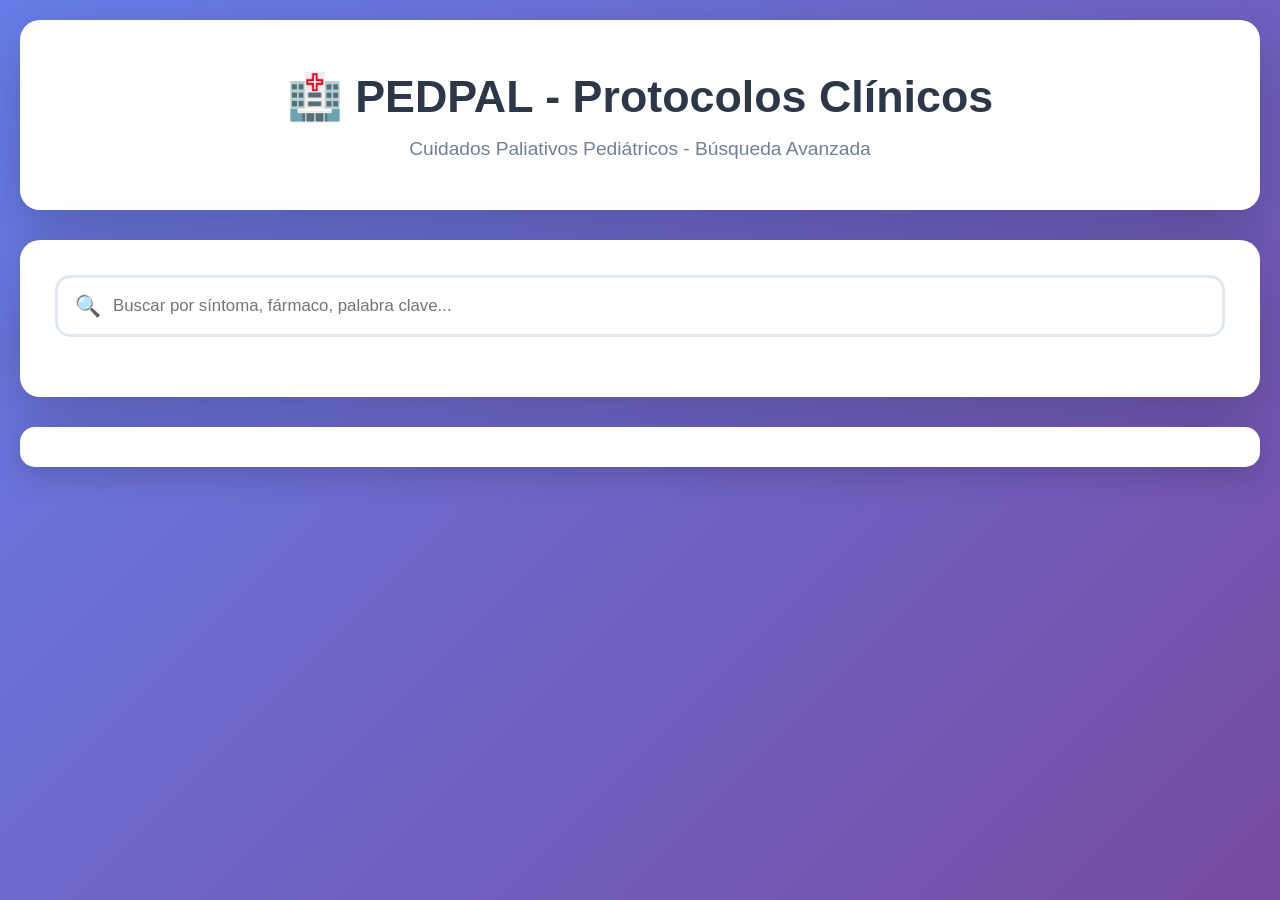
==== commit 667f247e: "Add files via upload" ====
--- a/index.html
+++ b/index.html
@@ -235,6 +235,7 @@
             { id: 17, titulo: "Problemas oculares", categoria: "Otros", url: "https://pedpal.es/wp-content/uploads/2024/12/problemas-oculares.pdf", keywords: ["ojos", "lagrimeo", "infección"] },
             { id: 18, titulo: "Problemas sistémicos", categoria: "Otros", url: "https://pedpal.es/wp-content/uploads/2024/12/problemas-sistemicos.pdf", keywords: ["sistémico", "fiebre", "infección"] },
             { id: 19, titulo: "Prurito", categoria: "Cutáneo", url: "https://pedpal.es/wp-content/uploads/2024/12/prurito.pdf", keywords: ["picor", "prurito", "antihistamínico"] },
+            { id: 20, titulo: "Reflujo gastroesofágico", categoria: "Digestivo", url: "https://pedpal.es/wp-content/uploads/2024/12/reflujo-gastro
             { id: 20, titulo: "Reflujo gastroesofágico", categoria: "Digestivo", url: "https://pedpal.es/wp-content/uploads/2024/12/reflujo-gastroesofagico.pdf", keywords: ["reflujo", "antiácido", "omeprazol"] },
             { id: 21, titulo: "Sedación paliativa", categoria: "Final de vida", url: "https://pedpal.es/wp-content/uploads/2024/12/sedacion-paliativa.pdf", keywords: ["sedación", "midazolam", "terminal"] },
             { id: 22, titulo: "Seguridad del paciente en CPP en ámbito extrahospitalario", categoria: "Organización", url: "https://pedpal.es/wp-content/uploads/2024/12/seguridad-del-paciente-en-cpp-en-ambito-extrahospitalario.pdf", keywords: ["seguridad", "domicilio", "coordinación"] },
@@ -264,6 +265,19 @@
             'Organización': '🛡️',
             'Otros': '📄'
         };
+// Variables para fichas clínicas
+let SINTOMAS = [];
+let FARMACOS = [];
+
+// Cargar datos de fichas
+async function cargarFichas() {
+  try {
+    SINTOMAS = await fetch('data/sintomas.json').then(r => r.json());
+    FARMACOS = await fetch('data/farmacos.json').then(r => r.json());
+  } catch (error) {
+    console.error('Error cargando fichas:', error);
+  }
+}
 
         let currentCategory = 'Todas';
         let searchTerm = '';
@@ -341,6 +355,13 @@
         }
 
         initApp();
+        async function initApp() {
+  await cargarFichas(); // Cargar fichas antes de renderizar
+  renderFilterButtons();
+  renderProtocols();
+  setupEventListeners();
+}
+
     </script>
 </body>
 </html>
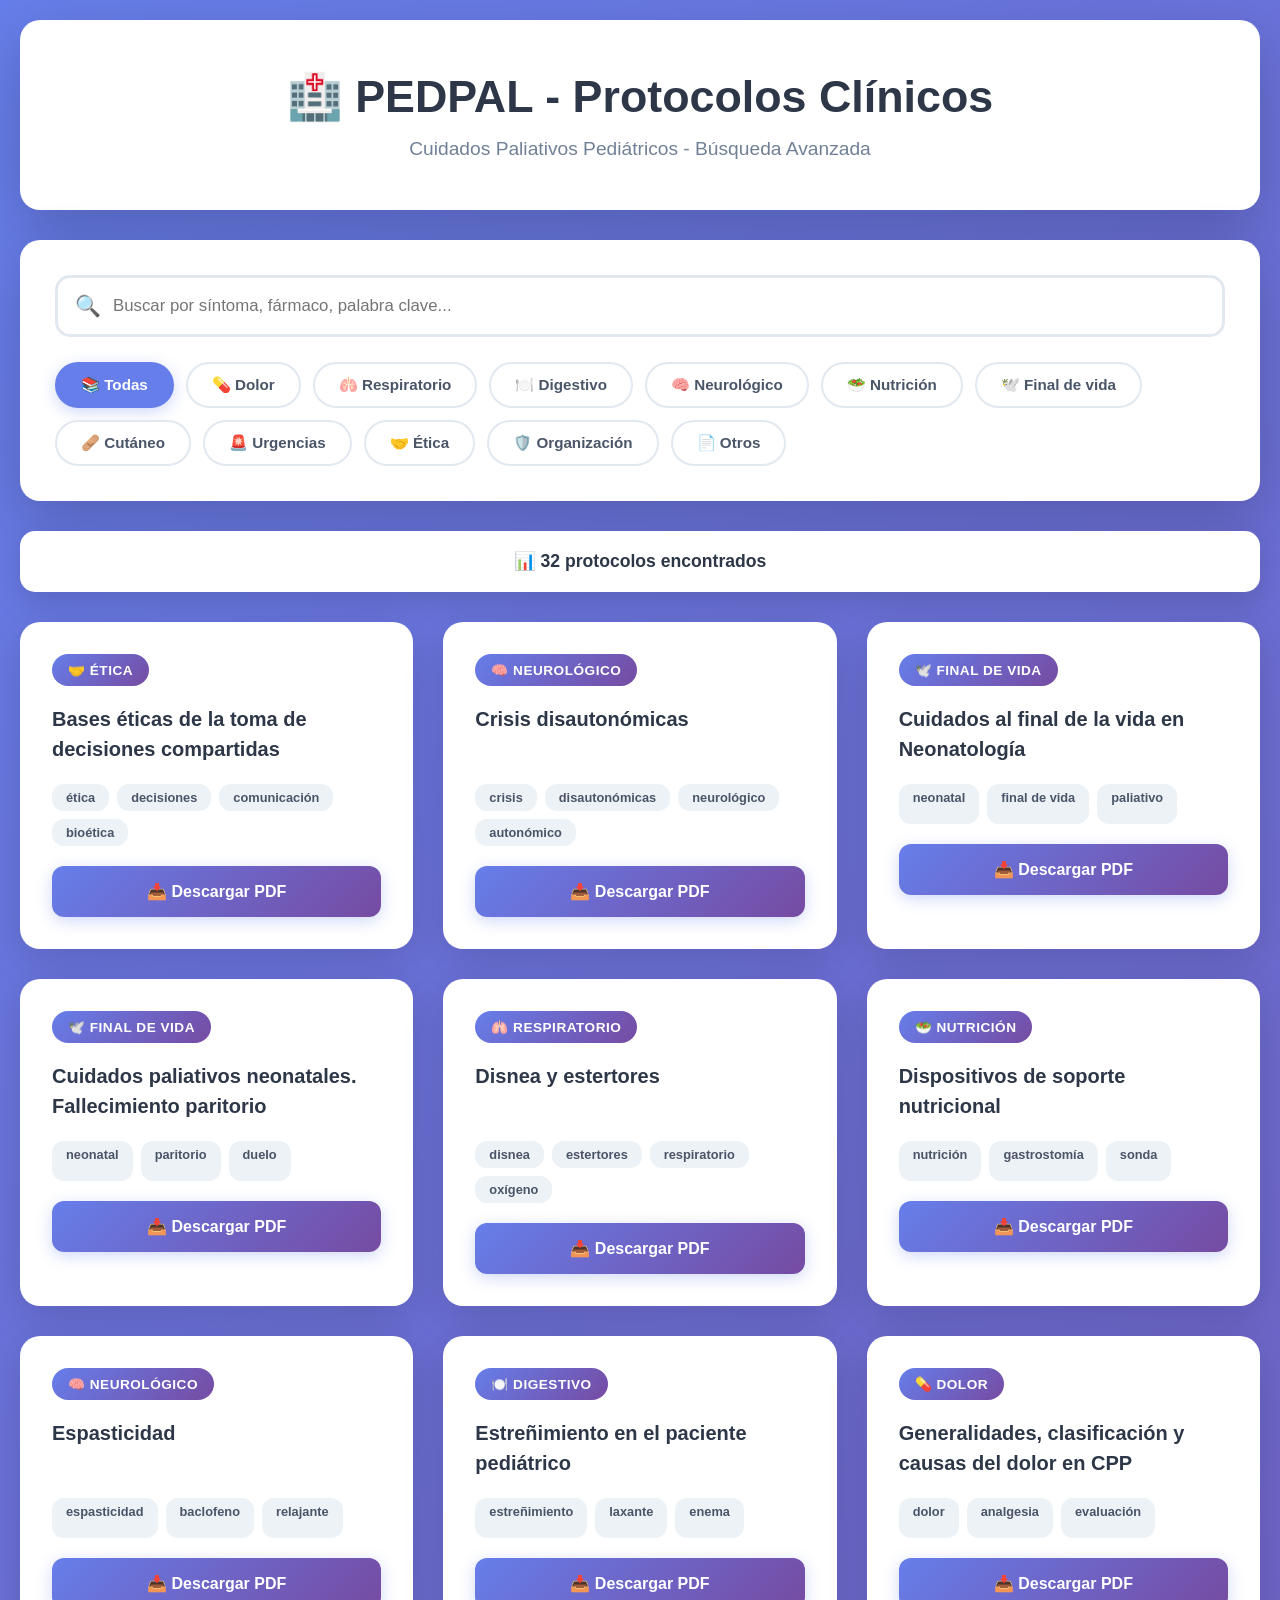
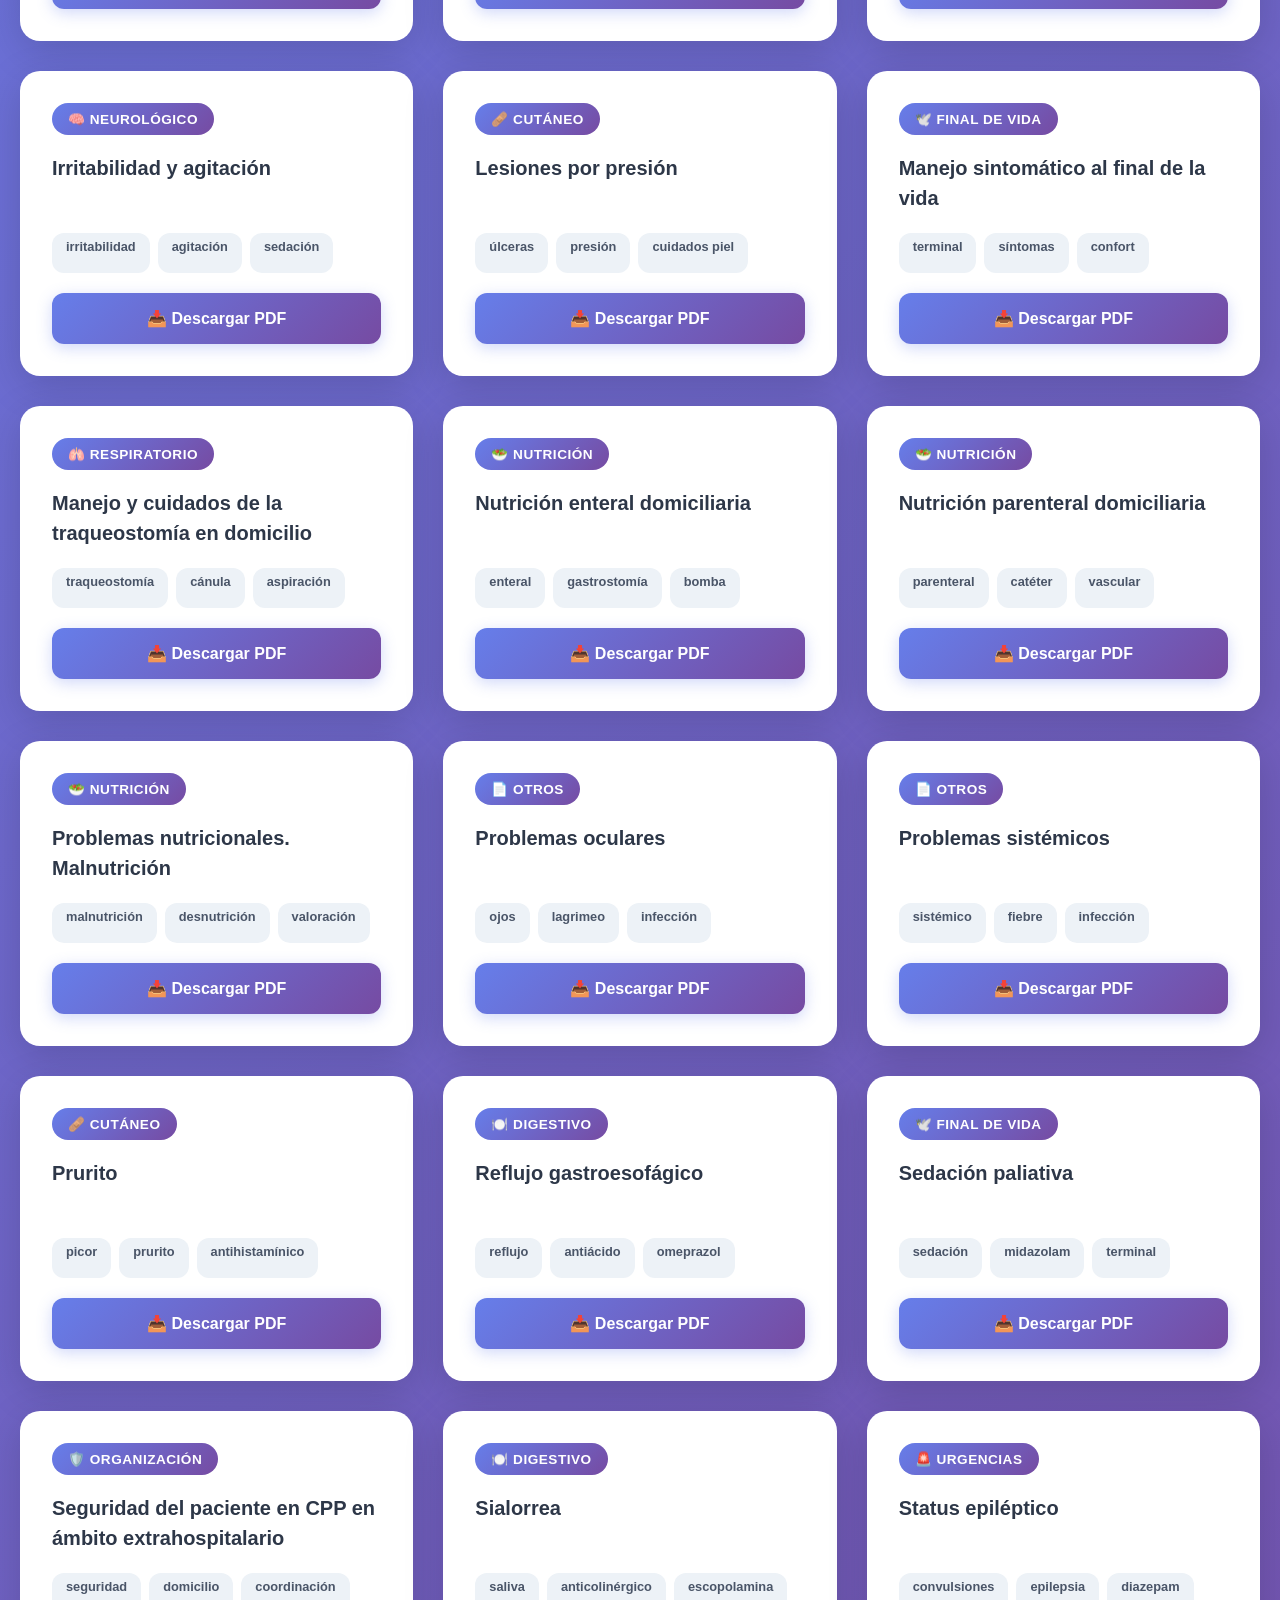
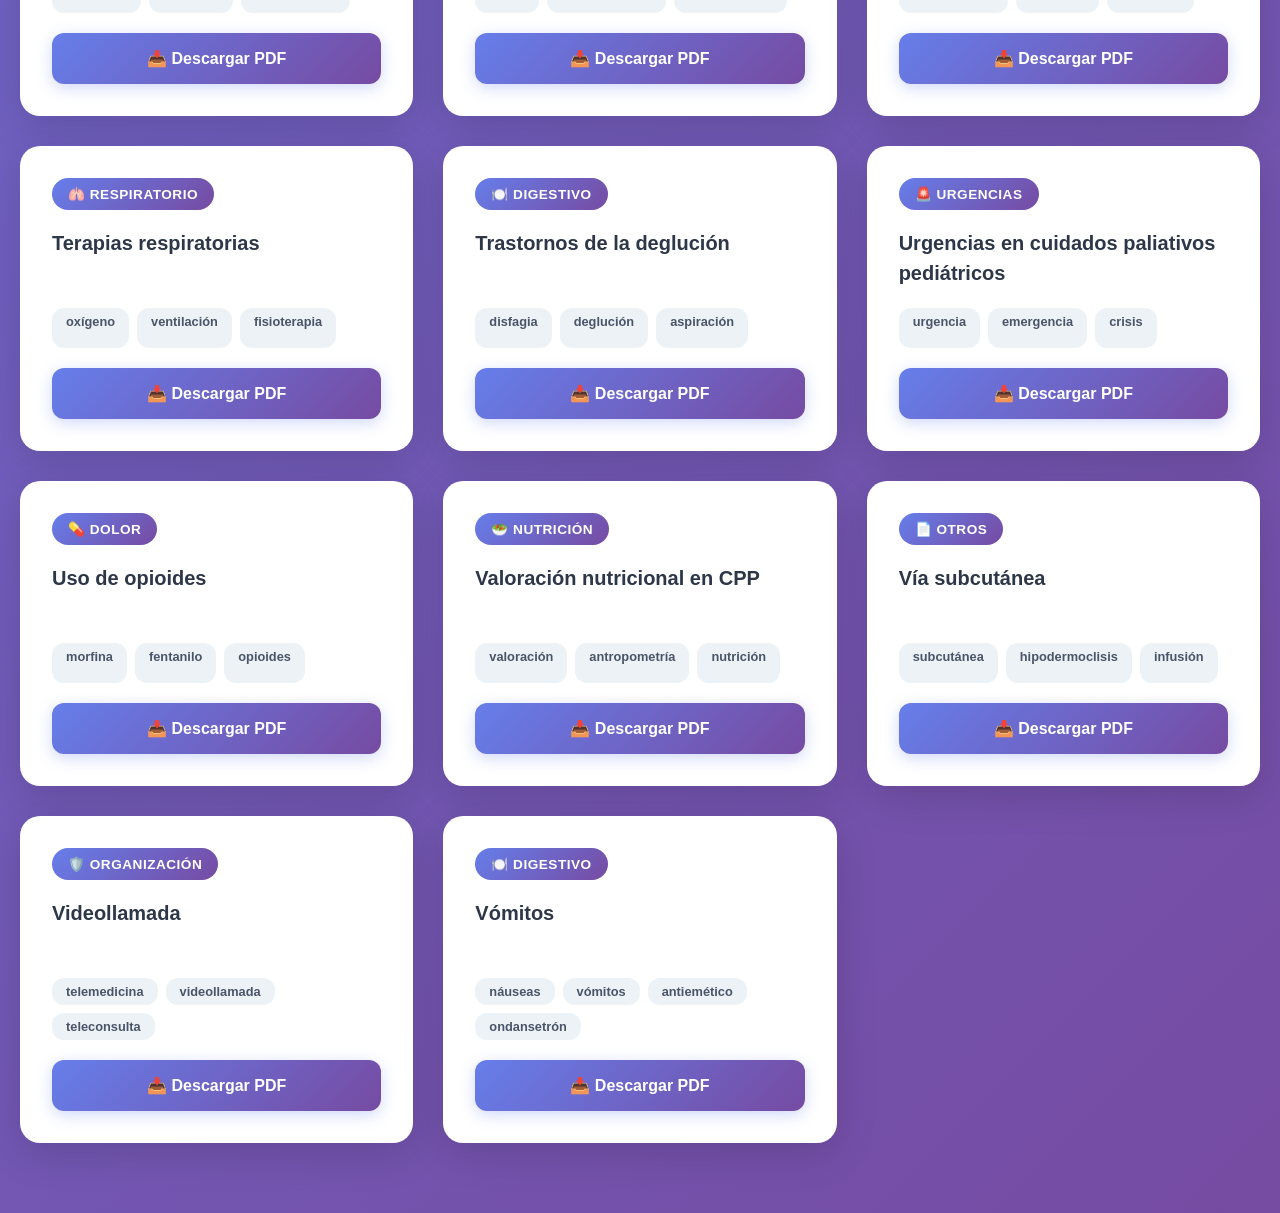
==== commit 4a93cdb6: "Restore working version of index.html" ====
--- a/index.html
+++ b/index.html
@@ -235,7 +235,6 @@
             { id: 17, titulo: "Problemas oculares", categoria: "Otros", url: "https://pedpal.es/wp-content/uploads/2024/12/problemas-oculares.pdf", keywords: ["ojos", "lagrimeo", "infección"] },
             { id: 18, titulo: "Problemas sistémicos", categoria: "Otros", url: "https://pedpal.es/wp-content/uploads/2024/12/problemas-sistemicos.pdf", keywords: ["sistémico", "fiebre", "infección"] },
             { id: 19, titulo: "Prurito", categoria: "Cutáneo", url: "https://pedpal.es/wp-content/uploads/2024/12/prurito.pdf", keywords: ["picor", "prurito", "antihistamínico"] },
-            { id: 20, titulo: "Reflujo gastroesofágico", categoria: "Digestivo", url: "https://pedpal.es/wp-content/uploads/2024/12/reflujo-gastro
             { id: 20, titulo: "Reflujo gastroesofágico", categoria: "Digestivo", url: "https://pedpal.es/wp-content/uploads/2024/12/reflujo-gastroesofagico.pdf", keywords: ["reflujo", "antiácido", "omeprazol"] },
             { id: 21, titulo: "Sedación paliativa", categoria: "Final de vida", url: "https://pedpal.es/wp-content/uploads/2024/12/sedacion-paliativa.pdf", keywords: ["sedación", "midazolam", "terminal"] },
             { id: 22, titulo: "Seguridad del paciente en CPP en ámbito extrahospitalario", categoria: "Organización", url: "https://pedpal.es/wp-content/uploads/2024/12/seguridad-del-paciente-en-cpp-en-ambito-extrahospitalario.pdf", keywords: ["seguridad", "domicilio", "coordinación"] },
@@ -265,19 +264,6 @@
             'Organización': '🛡️',
             'Otros': '📄'
         };
-// Variables para fichas clínicas
-let SINTOMAS = [];
-let FARMACOS = [];
-
-// Cargar datos de fichas
-async function cargarFichas() {
-  try {
-    SINTOMAS = await fetch('data/sintomas.json').then(r => r.json());
-    FARMACOS = await fetch('data/farmacos.json').then(r => r.json());
-  } catch (error) {
-    console.error('Error cargando fichas:', error);
-  }
-}
 
         let currentCategory = 'Todas';
         let searchTerm = '';
@@ -355,13 +341,6 @@
         }
 
         initApp();
-        async function initApp() {
-  await cargarFichas(); // Cargar fichas antes de renderizar
-  renderFilterButtons();
-  renderProtocols();
-  setupEventListeners();
-}
-
     </script>
 </body>
 </html>
